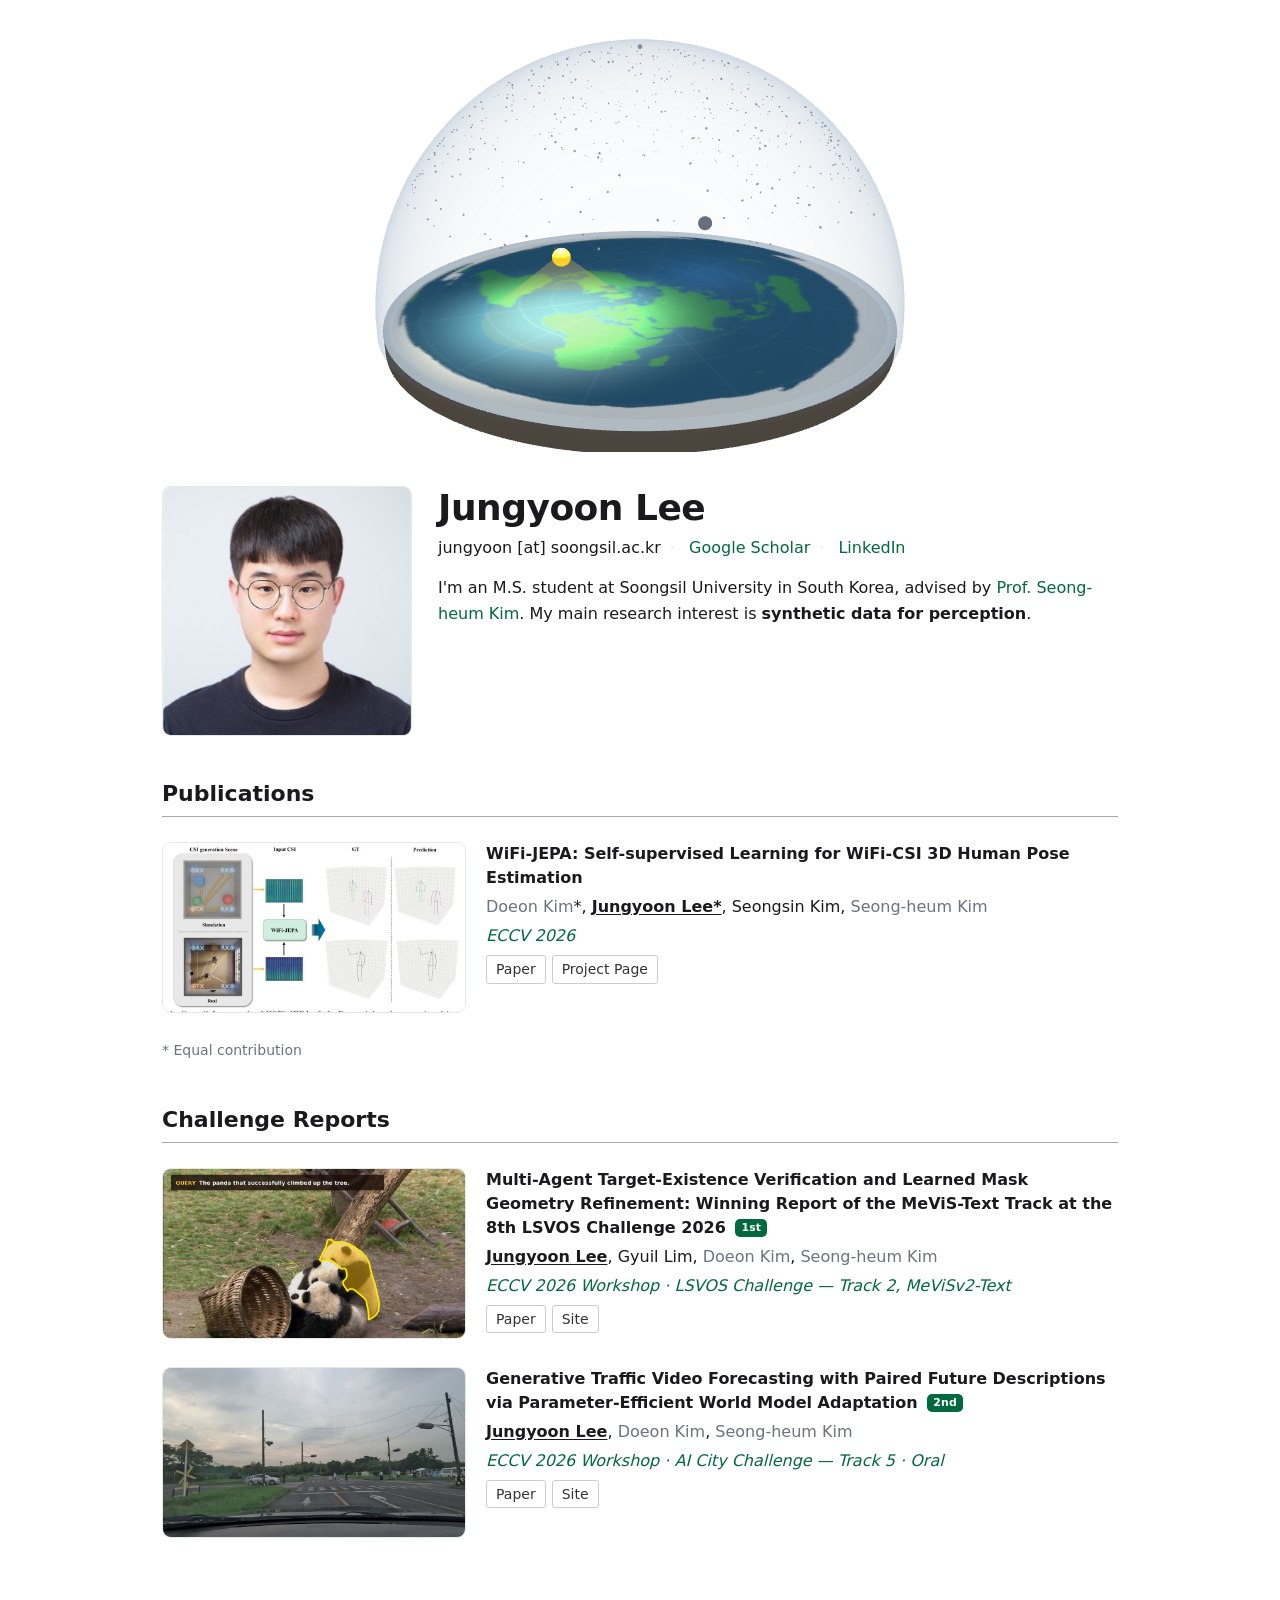
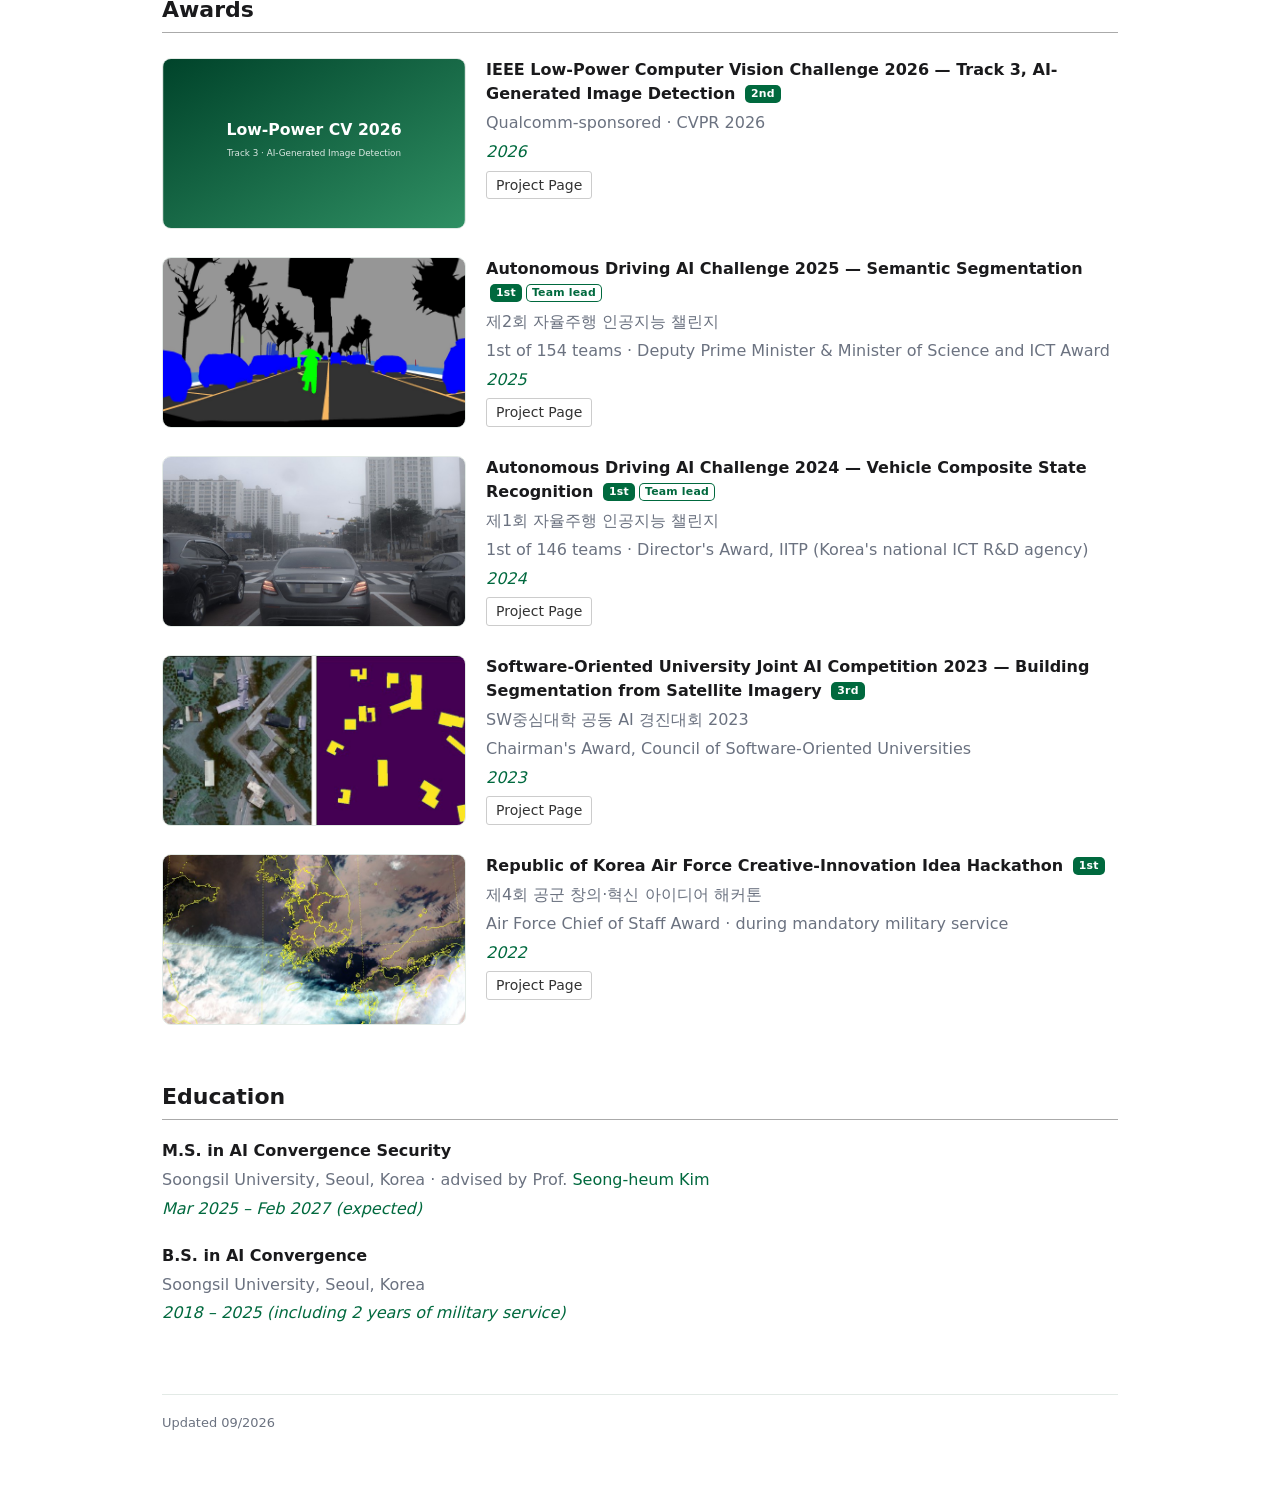
==== index.html @ 904c118c "Academic site: publications, challenge reports, awards, education - Three sections: Publications, Ch" ====
<!doctype html>
<html lang="en">
<head>
<meta charset="utf-8">
<meta name="viewport" content="width=device-width, initial-scale=1">
<meta name="color-scheme" content="light">
<title>Jungyoon Lee | M.S. Student</title>
<meta name="description" content="Jungyoon Lee — synthetic data for perception.">
<link rel="stylesheet" href="style.css">
<script type="importmap">{ "imports": { "three": "./assets/three.module.min.js" } }</script>
</head>
<body>
<main class="wrap">

  <section class="stage" aria-label="A flat-earth dome, for fun"><div id="scene3d"></div></section>

  <header class="hero">
    <span class="avatar-wrap">
      <img class="avatar" src="assets/photo.jpg" alt="Jungyoon Lee">
      <img class="avatar blink" src="assets/photo-blink.jpg" alt="" aria-hidden="true">
    </span>
    <div>
      <h1>Jungyoon Lee</h1>
      <nav class="links">
        <span class="email">jungyoon [at] soongsil.ac.kr</span><span class="sep">·</span>
        <a href="https://scholar.google.com/citations?user=HwdihcsAAAAJ" target="_blank" rel="noopener">Google Scholar</a><span class="sep">·</span>
        <a href="https://www.linkedin.com/in/aguirmon/" target="_blank" rel="noopener">LinkedIn</a>
      </nav>
      <p class="tagline">I'm an M.S. student at Soongsil University in South Korea, advised by <a href="https://scholar.google.com/citations?user=Hw6lYIcAAAAJ" target="_blank" rel="noopener">Prof. Seong-heum Kim</a>. My main research interest is <strong>synthetic data for perception</strong>.</p>
    </div>
  </header>


  <!-- ===== PUBLICATIONS ===== -->
  <section class="section">
    <h2 class="label">Publications</h2>

    <article class="card">
      <span class="thumbwrap"><img class="thumb" src="assets/thumb-wifijepa.jpg" alt="WiFi-JEPA — simulated and real CSI to 3D pose"></span>
      <div class="body">
        <p class="ttl">WiFi-JEPA: Self-supervised Learning for WiFi-CSI 3D Human Pose Estimation</p>
        <p class="auth authors"><a href="https://kimdoeon.github.io/" target="_blank" rel="noopener">Doeon Kim</a>*, <span class="me">Jungyoon Lee*</span>, Seongsin Kim, <a href="https://scholar.google.com/citations?user=Hw6lYIcAAAAJ" target="_blank" rel="noopener">Seong-heum Kim</a></p>
        <p class="venue">ECCV 2026</p>
        <p class="clinks"><a href="https://arxiv.org/abs/2607.11064" target="_blank" rel="noopener">Paper</a><a href="https://wifi-jepa.github.io/" target="_blank" rel="noopener">Project Page</a></p>
      </div>
    </article>

    <p class="footnote">* Equal contribution</p>
  </section>

  <!-- ===== CHALLENGE REPORTS ===== -->
  <section class="section">
    <h2 class="label">Challenge Reports</h2>

    <article class="card">
      <span class="thumbwrap"><video class="thumb" src="assets/thumb-lsvos.mp4" poster="assets/thumb-lsvos.jpg" autoplay muted loop playsinline preload="none" tabindex="-1" aria-label="A MeViS referring expression with the panda it names masked"></video></span>
      <div class="body">
        <p class="ttl">Multi-Agent Target-Existence Verification and Learned Mask Geometry Refinement: Winning Report of the MeViS-Text Track at the 8th LSVOS Challenge 2026 <span class="badge">1st</span></p>
        <p class="auth authors"><span class="me">Jungyoon Lee</span>, Gyuil Lim, <a href="https://kimdoeon.github.io/" target="_blank" rel="noopener">Doeon Kim</a>, <a href="https://scholar.google.com/citations?user=Hw6lYIcAAAAJ" target="_blank" rel="noopener">Seong-heum Kim</a></p>
        <p class="venue">ECCV 2026 Workshop · LSVOS Challenge — Track 2, MeViSv2-Text</p>
        <p class="clinks"><a href="https://arxiv.org/abs/2608.11458" target="_blank" rel="noopener">Paper</a><a href="https://lsvos.github.io/" target="_blank" rel="noopener">Site</a></p>
      </div>
    </article>

    <article class="card">
      <span class="thumbwrap"><video class="thumb" src="assets/thumb-aicity.mp4" poster="assets/thumb-aicity.jpg" autoplay muted loop playsinline preload="none" tabindex="-1" aria-label="Generated future traffic frames"></video></span>
      <div class="body">
        <p class="ttl">Generative Traffic Video Forecasting with Paired Future Descriptions via Parameter-Efficient World Model Adaptation <span class="badge">2nd</span></p>
        <p class="auth authors"><span class="me">Jungyoon Lee</span>, <a href="https://kimdoeon.github.io/" target="_blank" rel="noopener">Doeon Kim</a>, <a href="https://scholar.google.com/citations?user=Hw6lYIcAAAAJ" target="_blank" rel="noopener">Seong-heum Kim</a></p>
        <p class="venue">ECCV 2026 Workshop · AI City Challenge — Track 5 · Oral</p>
        <p class="clinks"><!-- 논문 공개되면 아래 href 만 arXiv 주소로 교체 --><a href="https://github.com/jungyoon-lee/aicity2026-track5" target="_blank" rel="noopener">Paper</a><a href="https://www.aicitychallenge.org/" target="_blank" rel="noopener">Site</a></p>
      </div>
    </article>
  </section>

  <!-- ===== AWARDS ===== -->
  <section class="section">
    <h2 class="label">Awards</h2>

    <article class="card">
      <span class="thumbwrap"><img class="thumb" src="assets/thumb-lpcvc.svg" alt="Low-Power Computer Vision Challenge 2026"></span>
      <div class="body">
        <p class="ttl">IEEE Low-Power Computer Vision Challenge 2026 — Track 3, AI-Generated Image Detection <span class="badge">2nd</span></p>
        <p class="auth">Qualcomm-sponsored · CVPR 2026</p>
        <p class="venue">2026</p>
        <p class="clinks"><a href="https://github.com/LPCV-SSUPER-POWER/Track3-AI-Generated-Images-Detection" target="_blank" rel="noopener">Project Page</a></p>
      </div>
    </article>

    <article class="card">
      <span class="thumbwrap"><img class="thumb" src="assets/thumb-seg2025.jpg" alt="Semantic segmentation output on a road scene"></span>
      <div class="body">
        <p class="ttl">Autonomous Driving AI Challenge 2025 — Semantic Segmentation <span class="badge">1st</span><span class="badge lead">Team lead</span></p>
        <p class="ko" lang="ko">제2회 자율주행 인공지능 챌린지</p>
        <p class="auth">1st of 154 teams · Deputy Prime Minister &amp; Minister of Science and ICT Award</p>
        <p class="venue">2025</p>
        <p class="clinks"><a href="awards/ad-challenge-2025.html">Project Page</a></p>
      </div>
    </article>

    <article class="card">
      <span class="thumbwrap"><video class="thumb" src="assets/thumb-od2024.mp4" poster="assets/thumb-od2024.jpg" autoplay muted loop playsinline preload="none" tabindex="-1" aria-label="Three vehicles with their taillight states highlighted"></video></span>
      <div class="body">
        <p class="ttl">Autonomous Driving AI Challenge 2024 — Vehicle Composite State Recognition <span class="badge">1st</span><span class="badge lead">Team lead</span></p>
        <p class="ko" lang="ko">제1회 자율주행 인공지능 챌린지</p>
        <p class="auth">1st of 146 teams · Director&#39;s Award, IITP (Korea&#39;s national ICT R&amp;D agency)</p>
        <p class="venue">2024</p>
        <p class="clinks"><a href="awards/ad-challenge-2024.html">Project Page</a></p>
      </div>
    </article>

    <article class="card">
      <span class="thumbwrap"><img class="thumb" src="assets/thumb-sw2023.jpg" alt="Satellite image and its building-area mask"></span>
      <div class="body">
        <p class="ttl">Software-Oriented University Joint AI Competition 2023 — Building Segmentation from Satellite Imagery <span class="badge">3rd</span></p>
        <p class="ko" lang="ko">SW중심대학 공동 AI 경진대회 2023</p>
        <p class="auth">Chairman&#39;s Award, Council of Software-Oriented Universities</p>
        <p class="venue">2023</p>
        <p class="clinks"><a href="awards/sw-competition-2023.html">Project Page</a></p>
      </div>
    </article>

    <article class="card">
      <span class="thumbwrap"><img class="thumb" src="assets/thumb-airforce.jpg" alt="GK2A satellite composite over the Korean peninsula"></span>
      <div class="body">
        <p class="ttl">Republic of Korea Air Force Creative-Innovation Idea Hackathon <span class="badge">1st</span></p>
        <p class="ko" lang="ko">제4회 공군 창의·혁신 아이디어 해커톤</p>
        <p class="auth">Air Force Chief of Staff Award · during mandatory military service</p>
        <p class="venue">2022</p>
        <p class="clinks"><a href="awards/airforce-2022.html">Project Page</a></p>
      </div>
    </article>
  </section>

  <!-- ===== EDUCATION ===== -->
  <section class="section">
    <h2 class="label">Education</h2>

    <article class="card flat">
      <div class="body">
        <p class="ttl">M.S. in AI Convergence Security</p>
        <p class="auth">Soongsil University, Seoul, Korea · advised by Prof. <a href="https://scholar.google.com/citations?user=Hw6lYIcAAAAJ" target="_blank" rel="noopener">Seong-heum Kim</a></p>
        <p class="venue">Mar 2025 – Feb 2027 (expected)</p>
      </div>
    </article>

    <article class="card flat">
      <div class="body">
        <p class="ttl">B.S. in AI Convergence</p>
        <p class="auth">Soongsil University, Seoul, Korea</p>
        <p class="venue">2018 – 2025 (including 2 years of military service)</p>
      </div>
    </article>
  </section>

  <footer>
    <span>Updated 09/2026</span>
  </footer>

</main>

<script>
  // Blink: the closed-eye frame is the same photo with only the eyes swapped,
  // so this is a hard cut, not a fade — a real blink has no dissolve.
  (function () {
    var b = document.querySelector('.avatar.blink');
    if (!b) return;
    try { if (matchMedia('(prefers-reduced-motion: reduce)').matches) return; } catch (e) {}

    function shut(ms) {
      b.classList.add('on');
      setTimeout(function () { b.classList.remove('on'); }, ms);
    }
    function next() { setTimeout(run, 2900 + Math.random() * 1400); }   // ~3-4.3 s, resting human rate
    function run() {
      if (!b.complete || !b.naturalWidth) return next();   // frame not loaded yet
      shut(130);
      if (Math.random() < 0.22) setTimeout(function () { shut(110); }, 300);  // occasional double
      next();
    }
    next();
  })();
</script>

<script>
  // keep the thumbnail clips looping: browsers stop muted autoplay off-screen
  // or after a tab switch and do not resume on their own
  (function () {
    var vids = [].slice.call(document.querySelectorAll('video.thumb'));
    if (!vids.length) return;
    function play(v) { var p = v.play(); if (p && p.catch) p.catch(function () {}); }

    if (window.IntersectionObserver) {
      var io = new IntersectionObserver(function (es) {
        es.forEach(function (e) {
          if (e.isIntersecting) { e.target.dataset.vis = '1'; play(e.target); }
          else { e.target.dataset.vis = ''; e.target.pause(); }
        });
      }, { threshold: 0.15 });
      vids.forEach(function (v) { io.observe(v); });
    } else {
      vids.forEach(play);
    }

    vids.forEach(function (v) {
      v.addEventListener('ended', function () { v.currentTime = 0; play(v); });
      v.addEventListener('pause', function () {
        setTimeout(function () { if (v.dataset.vis && v.paused) play(v); }, 250);
      });
    });

    document.addEventListener('visibilitychange', function () {
      if (document.visibilityState === 'visible') {
        vids.forEach(function (v) { if (v.dataset.vis) play(v); });
      }
    });
  })();
</script>
<script type="module" src="assets/flat-earth.js"></script>
<script src="assets/v.js"></script>
</body>
</html>
---- style.css ----
:root{
  color-scheme:light;   /* light only — never auto-darken */
  --bg:#ffffff; --fg:#1a1a1c; --muted:#6b7280; --line:#e3eae6;
  --card:#f6faf7; --accent:#00693E; --radius:12px; --maxw:1000px;
}
*{box-sizing:border-box}
body{
  margin:0;background:var(--bg);color:var(--fg);
  font:16px/1.62 system-ui,-apple-system,"Segoe UI",Roboto,"Helvetica Neue",Arial,sans-serif;
  -webkit-font-smoothing:antialiased;-moz-osx-font-smoothing:grayscale;
}
.wrap{max-width:var(--maxw);margin:0 auto;padding:56px 22px 72px}
a{color:var(--accent);text-decoration:none}
a:hover{text-decoration:underline}

/* 3D cover — transparent canvas straight on the page background, no frame, no text */
.stage{position:relative;width:100%;height:min(46vh,420px);min-height:260px;margin:-18px 0 34px;overflow:hidden}
.stage #scene3d{position:absolute;inset:0}
.stage canvas{display:block;width:100%;height:100%}

/* hero */
.hero{display:flex;gap:26px;align-items:flex-start;margin-bottom:6px}
.hero .avatar-wrap{position:relative;flex:0 0 auto;width:250px;height:250px;line-height:0}
.hero .avatar{display:block;width:100%;height:100%;border-radius:9px;object-fit:cover;border:1px solid var(--line)}
.hero .avatar.blink{position:absolute;inset:0;opacity:0}   /* no transition: a blink is a cut */
.hero .avatar.blink.on{opacity:1}
.hero h1{margin:0 0 6px;font-size:36px;font-weight:700;line-height:1.2;letter-spacing:-.5px}
.hero .role{color:var(--muted);font-size:.94rem;margin:0 0 9px}
.tagline{font-size:16px;margin:0 0 6px}
.subline{color:var(--muted);font-size:.9rem;margin:0;line-height:1.5}
.seeking{margin:14px 0 0;font-weight:700;color:var(--accent);font-size:1rem}
.footnote{margin:12px 0 0;font-size:14px;color:var(--muted)}
.links{margin:0 0 14px;font-size:16px}
.links .email{color:var(--fg)}   /* 링크가 아니므로 강조색을 쓰지 않는다 */
.links .sep{color:var(--line);margin:0 9px}

/* section + divider */
.section{margin-top:40px}
.section>.label{font-size:22px;font-weight:600;color:var(--fg);
  margin:0 0 .5em;padding-bottom:.2em;border-bottom:1.2px solid #aaa}

/* card */
.card{display:flex;align-items:flex-start;gap:20px;padding:14px;margin:0 -14px;position:relative;
  border-radius:var(--radius);transition:background .15s ease,box-shadow .15s ease}
.card:hover{background:var(--card);box-shadow:0 6px 26px rgba(0,0,0,.06)}
/* the thumbnail box is a fixed size — nothing inside it may change the layout */
.thumbwrap{position:relative;flex:0 0 auto;line-height:0;display:block;width:304px;height:171px}
.thumb{width:304px;height:171px;border-radius:9px;object-fit:cover;border:1px solid var(--line);background:var(--card)}
.thumbwrap .thumb{width:100%;height:100%}
/* video thumbnails autoplay muted; the poster covers the load and any blocked autoplay */
video.thumb{display:block;background:var(--card)}
.body{min-width:0}
.ttl{font-size:16px;font-weight:650;line-height:1.5;margin:0 0 4px;color:var(--fg)}
.ko{font-size:16px;color:var(--muted);margin:0 0 3px}   /* Korean name of a Korean competition */
.auth{font-size:16px;color:var(--muted);margin:0 0 3px}
/* my own name, anywhere it appears */
.me{color:var(--fg);font-weight:700;text-decoration:underline;text-underline-offset:2px}
/* author lists: co-authors in body colour, linked ones subdued */
.authors{color:var(--fg)}
.authors a{color:var(--muted)}
.authors a:hover{color:var(--accent)}
.venue{font-size:16px;color:var(--accent);font-style:italic;margin:0 0 6px}
.desc{font-size:16px;color:var(--fg);opacity:.87;margin:0 0 7px}
.clinks{display:flex;gap:6px;flex-wrap:wrap;margin:2px 0 0;font-size:14px}
.clinks a{padding:2px 9px;border:1px solid #ccc;border-radius:3px;color:#333;text-decoration:none;
  transition:border-color .15s ease,color .15s ease}
.clinks a:hover{border-color:var(--accent);color:var(--accent);text-decoration:none}
.badge{display:inline-block;font-size:.68rem;font-weight:700;color:#fff;background:var(--accent);
  border-radius:5px;padding:1px 6px;vertical-align:middle;margin-left:4px;letter-spacing:.02em;
  white-space:nowrap}
/* role badge — same shape as the rank badge, outlined instead of filled */
.badge.lead{color:var(--accent);background:none;box-shadow:inset 0 0 0 1px currentColor;font-weight:650}
/* card variant without a thumbnail / link — no hover affordance */
.card.flat{padding:8px 14px}
.card.flat:hover{background:none;box-shadow:none}


footer{margin-top:54px;padding-top:18px;border-top:1px solid var(--line);color:var(--muted);
  font-size:.81rem;display:flex;justify-content:space-between;flex-wrap:wrap;gap:8px}

/* detail */
.detail .back{font-size:.9rem;color:var(--muted);display:inline-block;margin-bottom:20px}
.detail h1{font-size:1.5rem;margin:0 0 7px;letter-spacing:-.015em;line-height:1.28}
.detail .meta{color:var(--muted);font-size:.9rem;margin:0 0 18px;line-height:1.5}
.detail .meta strong{color:var(--fg)}
.hero-media{width:100%;border-radius:var(--radius);border:1px solid var(--line);margin:4px 0 6px;background:var(--card)}
.mock{font-size:.74rem;color:var(--muted);font-style:italic;margin:0 0 18px}
.mock a{font-style:normal;font-weight:650}
.detail h2{font-size:.77rem;text-transform:uppercase;letter-spacing:.13em;color:var(--muted);margin:26px 0 8px}
.detail p{margin:0 0 12px;max-width:72ch}
.detail ul{margin:0 0 12px;padding-left:19px}
.detail li{margin:5px 0}
.bibtex{background:var(--card);border:1px solid var(--line);border-radius:9px;padding:13px 15px;
  font:13px/1.55 ui-monospace,SFMono-Regular,Menlo,Consolas,monospace;overflow-x:auto;white-space:pre;color:var(--fg)}

/* embedded slide deck */
.slides{position:relative;width:100%;aspect-ratio:16/11;min-height:340px;margin:4px 0 6px;
  border:1px solid var(--line);border-radius:var(--radius);overflow:hidden;background:var(--card)}
.slides iframe{position:absolute;inset:0;width:100%;height:100%;border:0}

@media (max-width:560px){
  .wrap{padding:40px 18px 60px}
  .stage{height:min(48vh,300px);min-height:220px;margin-top:-10px}
  /* the intro runs ~9 lines on a phone — body text, so keep it ranged left */
  .hero{flex-direction:column;align-items:flex-start;text-align:left;gap:14px}
  .hero .avatar-wrap{width:132px;height:132px}
  .links a{display:inline-block;padding:7px 2px}      /* touch target */
  .card{flex-direction:column;align-items:stretch;gap:12px}
  .thumbwrap,.thumb{width:100%}
  .thumbwrap{height:auto;aspect-ratio:16/9}
  .thumb{height:auto;aspect-ratio:16/9}
  .thumbwrap .thumb{height:100%}
  .clinks a{padding:6px 11px}
  .detail h1{font-size:1.3rem}
  .bibtex{font-size:11.5px;padding:11px 12px}
  /* embedded PDF viewers are unreliable on mobile — offer the file instead */
  .slides{display:none}
  .mock a.deck{display:inline-block;margin-top:2px;padding:11px 16px;
    border:1px solid var(--line);border-radius:9px;font-size:.92rem}
}
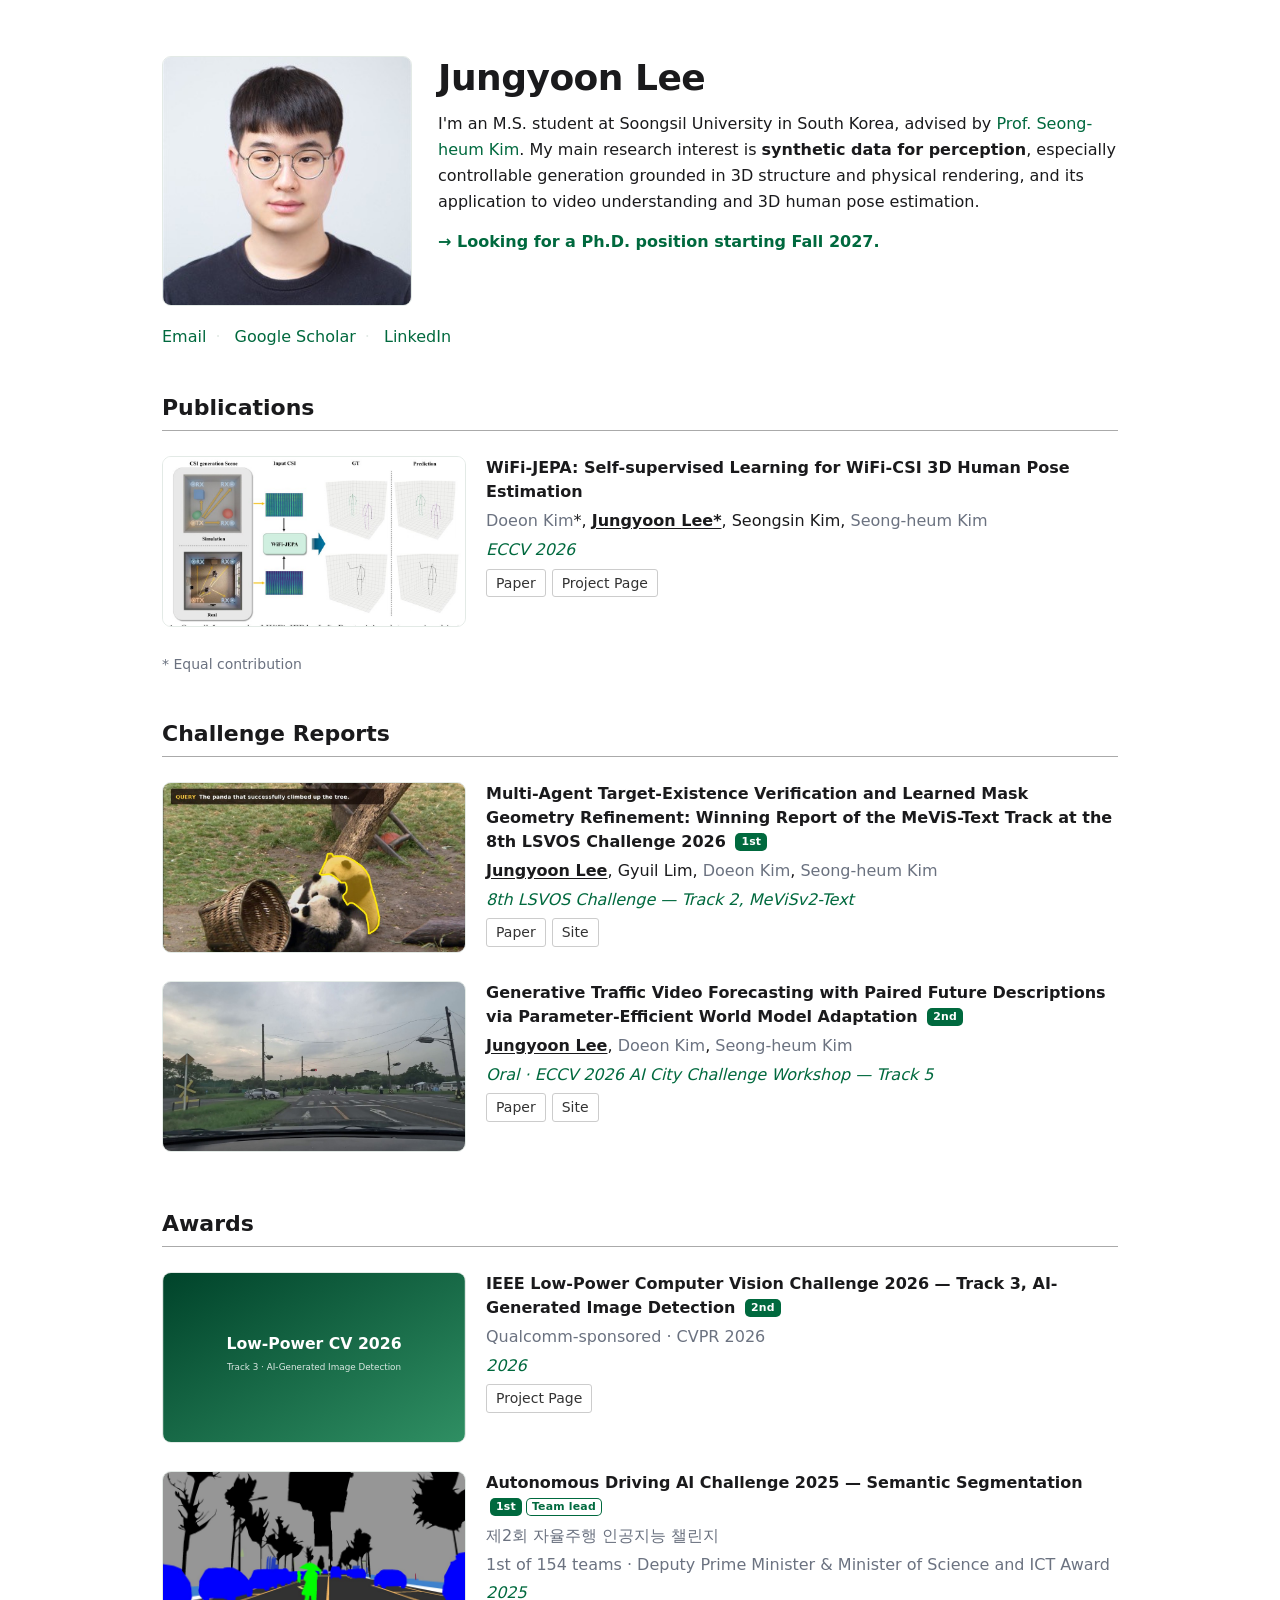
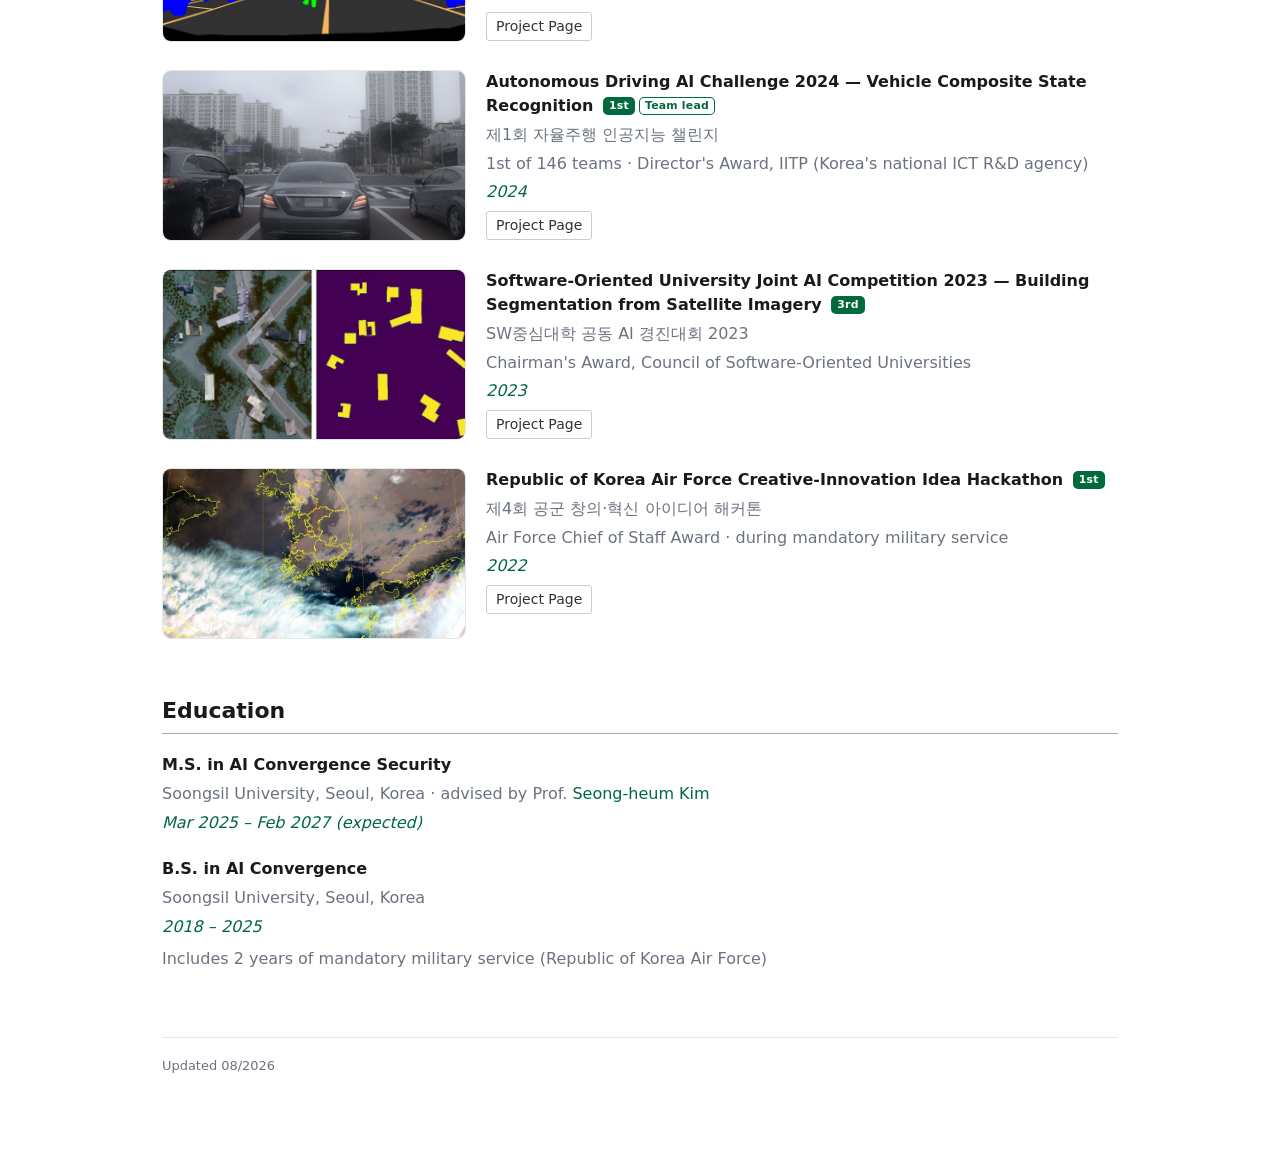
==== commit ae29a3df: "Academic site: publications, challenge reports, awards, education - Three sections: Publications, Ch" ====
--- a/index.html
+++ b/index.html
@@ -4,32 +4,27 @@
 <meta charset="utf-8">
 <meta name="viewport" content="width=device-width, initial-scale=1">
 <meta name="color-scheme" content="light">
-<title>Jungyoon Lee | M.S. Student</title>
+<title>Jungyoon Lee — M.S. Student</title>
 <meta name="description" content="Jungyoon Lee — synthetic data for perception.">
 <link rel="stylesheet" href="style.css">
-<script type="importmap">{ "imports": { "three": "./assets/three.module.min.js" } }</script>
 </head>
 <body>
 <main class="wrap">
 
-  <section class="stage" aria-label="A flat-earth dome, for fun"><div id="scene3d"></div></section>
-
   <header class="hero">
-    <span class="avatar-wrap">
-      <img class="avatar" src="assets/photo.jpg" alt="Jungyoon Lee">
-      <img class="avatar blink" src="assets/photo-blink.jpg" alt="" aria-hidden="true">
-    </span>
+    <img class="avatar" src="assets/photo.jpg" alt="Jungyoon Lee">
     <div>
       <h1>Jungyoon Lee</h1>
-      <nav class="links">
-        <span class="email">jungyoon [at] soongsil.ac.kr</span><span class="sep">·</span>
-        <a href="https://scholar.google.com/citations?user=HwdihcsAAAAJ" target="_blank" rel="noopener">Google Scholar</a><span class="sep">·</span>
-        <a href="https://www.linkedin.com/in/aguirmon/" target="_blank" rel="noopener">LinkedIn</a>
-      </nav>
-      <p class="tagline">I'm an M.S. student at Soongsil University in South Korea, advised by <a href="https://scholar.google.com/citations?user=Hw6lYIcAAAAJ" target="_blank" rel="noopener">Prof. Seong-heum Kim</a>. My main research interest is <strong>synthetic data for perception</strong>.</p>
+      <p class="tagline">I'm an M.S. student at Soongsil University in South Korea, advised by <a href="https://scholar.google.com/citations?user=Hw6lYIcAAAAJ" target="_blank" rel="noopener">Prof. Seong-heum Kim</a>. My main research interest is <strong>synthetic data for perception</strong>, especially controllable generation grounded in 3D structure and physical rendering, and its application to video understanding and 3D human pose estimation.</p>
+      <p class="seeking">→ Looking for a Ph.D. position starting Fall 2027.</p>
     </div>
   </header>
 
+  <nav class="links">
+    <a href="mailto:jungyoon@soongsil.ac.kr">Email</a><span class="sep">·</span>
+    <a href="https://scholar.google.com/citations?user=HwdihcsAAAAJ" target="_blank" rel="noopener">Google Scholar</a><span class="sep">·</span>
+    <a href="https://www.linkedin.com/in/aguirmon/" target="_blank" rel="noopener">LinkedIn</a>
+  </nav>
 
   <!-- ===== PUBLICATIONS ===== -->
   <section class="section">
@@ -57,7 +52,7 @@
       <div class="body">
         <p class="ttl">Multi-Agent Target-Existence Verification and Learned Mask Geometry Refinement: Winning Report of the MeViS-Text Track at the 8th LSVOS Challenge 2026 <span class="badge">1st</span></p>
         <p class="auth authors"><span class="me">Jungyoon Lee</span>, Gyuil Lim, <a href="https://kimdoeon.github.io/" target="_blank" rel="noopener">Doeon Kim</a>, <a href="https://scholar.google.com/citations?user=Hw6lYIcAAAAJ" target="_blank" rel="noopener">Seong-heum Kim</a></p>
-        <p class="venue">ECCV 2026 Workshop · LSVOS Challenge — Track 2, MeViSv2-Text</p>
+        <p class="venue">8th LSVOS Challenge — Track 2, MeViSv2-Text</p>
         <p class="clinks"><a href="https://arxiv.org/abs/2608.11458" target="_blank" rel="noopener">Paper</a><a href="https://lsvos.github.io/" target="_blank" rel="noopener">Site</a></p>
       </div>
     </article>
@@ -67,7 +62,7 @@
       <div class="body">
         <p class="ttl">Generative Traffic Video Forecasting with Paired Future Descriptions via Parameter-Efficient World Model Adaptation <span class="badge">2nd</span></p>
         <p class="auth authors"><span class="me">Jungyoon Lee</span>, <a href="https://kimdoeon.github.io/" target="_blank" rel="noopener">Doeon Kim</a>, <a href="https://scholar.google.com/citations?user=Hw6lYIcAAAAJ" target="_blank" rel="noopener">Seong-heum Kim</a></p>
-        <p class="venue">ECCV 2026 Workshop · AI City Challenge — Track 5 · Oral</p>
+        <p class="venue">Oral · ECCV 2026 AI City Challenge Workshop — Track 5</p>
         <p class="clinks"><!-- 논문 공개되면 아래 href 만 arXiv 주소로 교체 --><a href="https://github.com/jungyoon-lee/aicity2026-track5" target="_blank" rel="noopener">Paper</a><a href="https://www.aicitychallenge.org/" target="_blank" rel="noopener">Site</a></p>
       </div>
     </article>
@@ -148,39 +143,17 @@
       <div class="body">
         <p class="ttl">B.S. in AI Convergence</p>
         <p class="auth">Soongsil University, Seoul, Korea</p>
-        <p class="venue">2018 – 2025 (including 2 years of military service)</p>
+        <p class="venue">2018 – 2025</p>
+        <p class="auth">Includes 2 years of mandatory military service (Republic of Korea Air Force)</p>
       </div>
     </article>
   </section>
 
   <footer>
-    <span>Updated 09/2026</span>
+    <span>Updated 08/2026</span>
   </footer>
 
 </main>
-
-<script>
-  // Blink: the closed-eye frame is the same photo with only the eyes swapped,
-  // so this is a hard cut, not a fade — a real blink has no dissolve.
-  (function () {
-    var b = document.querySelector('.avatar.blink');
-    if (!b) return;
-    try { if (matchMedia('(prefers-reduced-motion: reduce)').matches) return; } catch (e) {}
-
-    function shut(ms) {
-      b.classList.add('on');
-      setTimeout(function () { b.classList.remove('on'); }, ms);
-    }
-    function next() { setTimeout(run, 2900 + Math.random() * 1400); }   // ~3-4.3 s, resting human rate
-    function run() {
-      if (!b.complete || !b.naturalWidth) return next();   // frame not loaded yet
-      shut(130);
-      if (Math.random() < 0.22) setTimeout(function () { shut(110); }, 300);  // occasional double
-      next();
-    }
-    next();
-  })();
-</script>
 
 <script>
   // keep the thumbnail clips looping: browsers stop muted autoplay off-screen
@@ -216,7 +189,6 @@
     });
   })();
 </script>
-<script type="module" src="assets/flat-earth.js"></script>
 <script src="assets/v.js"></script>
 </body>
 </html>
--- a/style.css
+++ b/style.css
@@ -13,25 +13,16 @@
 a{color:var(--accent);text-decoration:none}
 a:hover{text-decoration:underline}
 
-/* 3D cover — transparent canvas straight on the page background, no frame, no text */
-.stage{position:relative;width:100%;height:min(46vh,420px);min-height:260px;margin:-18px 0 34px;overflow:hidden}
-.stage #scene3d{position:absolute;inset:0}
-.stage canvas{display:block;width:100%;height:100%}
-
 /* hero */
 .hero{display:flex;gap:26px;align-items:flex-start;margin-bottom:6px}
-.hero .avatar-wrap{position:relative;flex:0 0 auto;width:250px;height:250px;line-height:0}
-.hero .avatar{display:block;width:100%;height:100%;border-radius:9px;object-fit:cover;border:1px solid var(--line)}
-.hero .avatar.blink{position:absolute;inset:0;opacity:0}   /* no transition: a blink is a cut */
-.hero .avatar.blink.on{opacity:1}
-.hero h1{margin:0 0 6px;font-size:36px;font-weight:700;line-height:1.2;letter-spacing:-.5px}
+.hero .avatar{width:250px;height:250px;border-radius:9px;object-fit:cover;flex:0 0 auto;border:1px solid var(--line)}
+.hero h1{margin:0 0 12px;font-size:36px;font-weight:700;line-height:1.2;letter-spacing:-.5px}
 .hero .role{color:var(--muted);font-size:.94rem;margin:0 0 9px}
 .tagline{font-size:16px;margin:0 0 6px}
 .subline{color:var(--muted);font-size:.9rem;margin:0;line-height:1.5}
 .seeking{margin:14px 0 0;font-weight:700;color:var(--accent);font-size:1rem}
 .footnote{margin:12px 0 0;font-size:14px;color:var(--muted)}
-.links{margin:0 0 14px;font-size:16px}
-.links .email{color:var(--fg)}   /* 링크가 아니므로 강조색을 쓰지 않는다 */
+.links{margin:18px 0 0;font-size:16px}
 .links .sep{color:var(--line);margin:0 9px}
 
 /* section + divider */
@@ -100,10 +91,9 @@
 
 @media (max-width:560px){
   .wrap{padding:40px 18px 60px}
-  .stage{height:min(48vh,300px);min-height:220px;margin-top:-10px}
   /* the intro runs ~9 lines on a phone — body text, so keep it ranged left */
   .hero{flex-direction:column;align-items:flex-start;text-align:left;gap:14px}
-  .hero .avatar-wrap{width:132px;height:132px}
+  .hero .avatar{width:132px;height:132px}
   .links a{display:inline-block;padding:7px 2px}      /* touch target */
   .card{flex-direction:column;align-items:stretch;gap:12px}
   .thumbwrap,.thumb{width:100%}
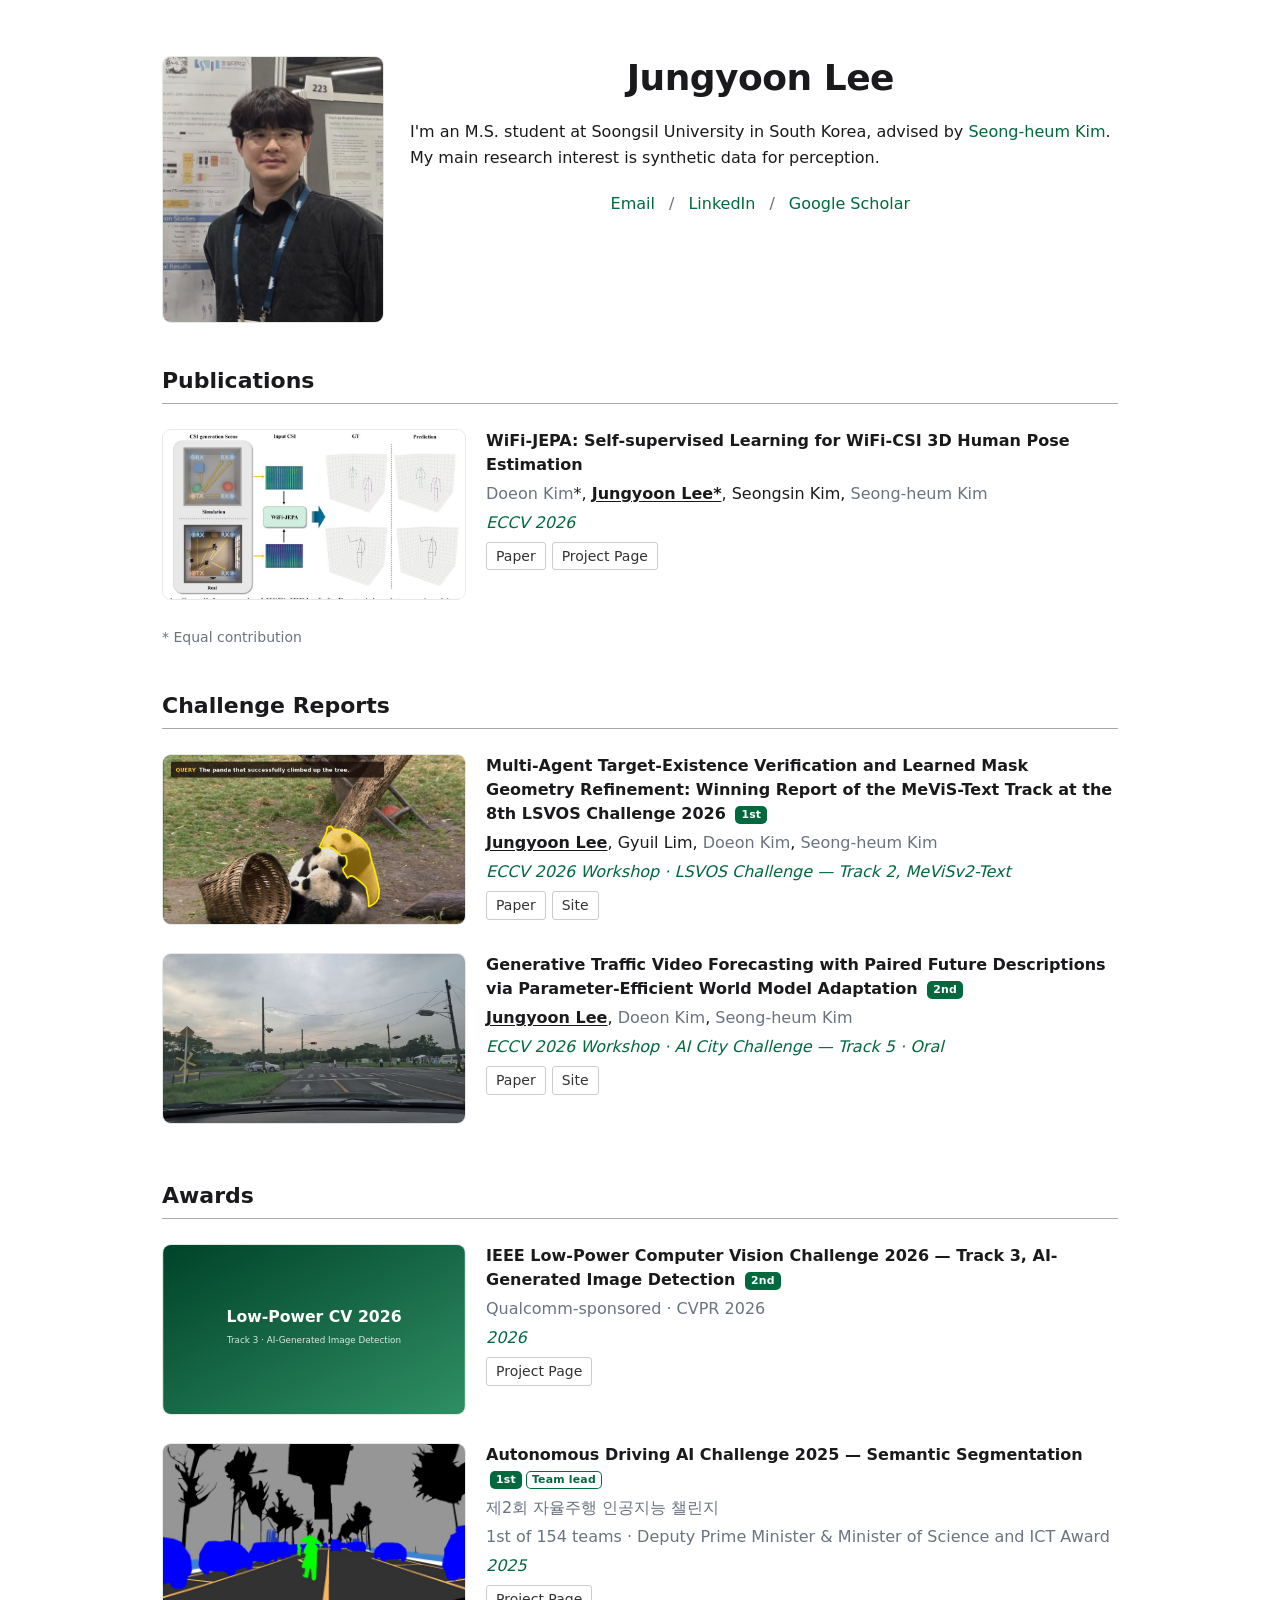
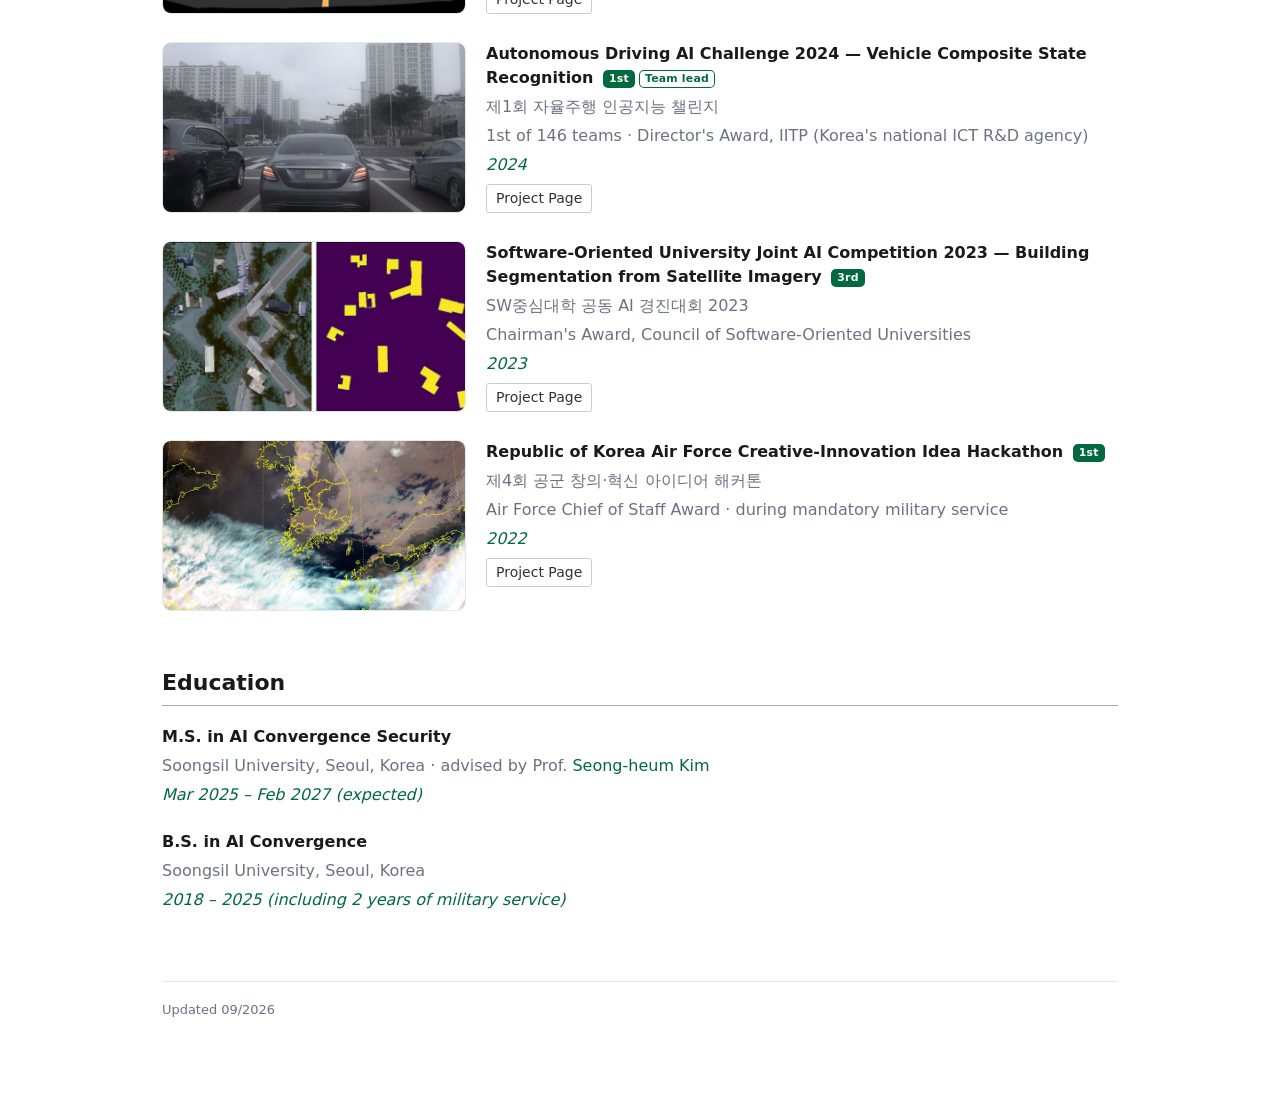
==== commit 0353f61c: "." ====
--- a/index.html
+++ b/index.html
@@ -4,27 +4,33 @@
 <meta charset="utf-8">
 <meta name="viewport" content="width=device-width, initial-scale=1">
 <meta name="color-scheme" content="light">
-<title>Jungyoon Lee — M.S. Student</title>
+<title>Jungyoon Lee | M.S. Student</title>
 <meta name="description" content="Jungyoon Lee — synthetic data for perception.">
-<link rel="stylesheet" href="style.css">
+<link rel="stylesheet" href="style.css?v=20261002-egg3">
+<!-- <script type="importmap">{ "imports": { "three": "./assets/three.module.min.js" } }</script> -->
 </head>
 <body>
 <main class="wrap">
 
+  <!-- <section class="stage" aria-label="A flat-earth dome, for fun"><div id="scene3d"></div></section> -->
+
   <header class="hero">
-    <img class="avatar" src="assets/photo.jpg" alt="Jungyoon Lee">
+    <span class="avatar-wrap">
+      <img class="avatar" src="assets/photo-poster.jpeg?v=3" alt="Jungyoon Lee presenting the WiFi-JEPA poster" draggable="false">
+        <span class="blink-layer" aria-hidden="true"><img class="blink" src="assets/photo-poster-blink.webp?v=1" alt="" draggable="false"></span>
+    </span>
     <div>
       <h1>Jungyoon Lee</h1>
-      <p class="tagline">I'm an M.S. student at Soongsil University in South Korea, advised by <a href="https://scholar.google.com/citations?user=Hw6lYIcAAAAJ" target="_blank" rel="noopener">Prof. Seong-heum Kim</a>. My main research interest is <strong>synthetic data for perception</strong>, especially controllable generation grounded in 3D structure and physical rendering, and its application to video understanding and 3D human pose estimation.</p>
-      <p class="seeking">→ Looking for a Ph.D. position starting Fall 2027.</p>
+      <p class="tagline">I'm an M.S. student at Soongsil University in South Korea, advised by <a href="https://scholar.google.com/citations?user=Hw6lYIcAAAAJ" target="_blank" rel="noopener">Seong-heum Kim</a>.<br>My main research interest is synthetic data for perception.</p>
+      <nav class="links">
+        <a href="mailto:jungyoon@soongsil.ac.kr">Email</a><span class="sep">/</span>
+        <a href="https://www.linkedin.com/in/aguirmon/" target="_blank" rel="noopener">LinkedIn</a><span class="sep">/</span>
+        <a href="https://scholar.google.com/citations?user=HwdihcsAAAAJ" target="_blank" rel="noopener">Google Scholar</a>
+      </nav>
     </div>
+    <a id="egg" href="egg" hidden></a>
   </header>
 
-  <nav class="links">
-    <a href="mailto:jungyoon@soongsil.ac.kr">Email</a><span class="sep">·</span>
-    <a href="https://scholar.google.com/citations?user=HwdihcsAAAAJ" target="_blank" rel="noopener">Google Scholar</a><span class="sep">·</span>
-    <a href="https://www.linkedin.com/in/aguirmon/" target="_blank" rel="noopener">LinkedIn</a>
-  </nav>
 
   <!-- ===== PUBLICATIONS ===== -->
   <section class="section">
@@ -52,7 +58,7 @@
       <div class="body">
         <p class="ttl">Multi-Agent Target-Existence Verification and Learned Mask Geometry Refinement: Winning Report of the MeViS-Text Track at the 8th LSVOS Challenge 2026 <span class="badge">1st</span></p>
         <p class="auth authors"><span class="me">Jungyoon Lee</span>, Gyuil Lim, <a href="https://kimdoeon.github.io/" target="_blank" rel="noopener">Doeon Kim</a>, <a href="https://scholar.google.com/citations?user=Hw6lYIcAAAAJ" target="_blank" rel="noopener">Seong-heum Kim</a></p>
-        <p class="venue">8th LSVOS Challenge — Track 2, MeViSv2-Text</p>
+        <p class="venue">ECCV 2026 Workshop · LSVOS Challenge — Track 2, MeViSv2-Text</p>
         <p class="clinks"><a href="https://arxiv.org/abs/2608.11458" target="_blank" rel="noopener">Paper</a><a href="https://lsvos.github.io/" target="_blank" rel="noopener">Site</a></p>
       </div>
     </article>
@@ -62,7 +68,7 @@
       <div class="body">
         <p class="ttl">Generative Traffic Video Forecasting with Paired Future Descriptions via Parameter-Efficient World Model Adaptation <span class="badge">2nd</span></p>
         <p class="auth authors"><span class="me">Jungyoon Lee</span>, <a href="https://kimdoeon.github.io/" target="_blank" rel="noopener">Doeon Kim</a>, <a href="https://scholar.google.com/citations?user=Hw6lYIcAAAAJ" target="_blank" rel="noopener">Seong-heum Kim</a></p>
-        <p class="venue">Oral · ECCV 2026 AI City Challenge Workshop — Track 5</p>
+        <p class="venue">ECCV 2026 Workshop · AI City Challenge — Track 5 · Oral</p>
         <p class="clinks"><!-- 논문 공개되면 아래 href 만 arXiv 주소로 교체 --><a href="https://github.com/jungyoon-lee/aicity2026-track5" target="_blank" rel="noopener">Paper</a><a href="https://www.aicitychallenge.org/" target="_blank" rel="noopener">Site</a></p>
       </div>
     </article>
@@ -143,17 +149,39 @@
       <div class="body">
         <p class="ttl">B.S. in AI Convergence</p>
         <p class="auth">Soongsil University, Seoul, Korea</p>
-        <p class="venue">2018 – 2025</p>
-        <p class="auth">Includes 2 years of mandatory military service (Republic of Korea Air Force)</p>
+        <p class="venue">2018 – 2025 (including 2 years of military service)</p>
       </div>
     </article>
   </section>
 
   <footer>
-    <span>Updated 08/2026</span>
+    <span>Updated 09/2026</span>
   </footer>
 
 </main>
+
+<script>
+  // Blink: the closed-eye frame is the same photo with only the eyes swapped,
+  // so this is a hard cut, not a fade — a real blink has no dissolve.
+  (function () {
+    var b = document.querySelector('.hero .blink');
+    if (!b) return;
+    try { if (matchMedia('(prefers-reduced-motion: reduce)').matches) return; } catch (e) {}
+
+    function shut(ms) {
+      b.classList.add('on');
+      setTimeout(function () { b.classList.remove('on'); }, ms);
+    }
+    function next() { setTimeout(run, 2900 + Math.random() * 1400); }   // ~3-4.3 s, resting human rate
+    function run() {
+      if (!b.complete || !b.naturalWidth) return next();   // frame not loaded yet
+      shut(130);
+      if (Math.random() < 0.22) setTimeout(function () { shut(110); }, 300);  // occasional double
+      next();
+    }
+    next();
+  })();
+</script>
 
 <script>
   // keep the thumbnail clips looping: browsers stop muted autoplay off-screen
@@ -189,6 +217,34 @@
     });
   })();
 </script>
+<!-- <script type="module" src="assets/flat-earth.js"></script> -->
+<script>
+  // Easter egg: clicking, right-clicking or dragging the photo opens /egg.
+  // Navigation goes through a real same-site link so the visit beacon treats it as one session.
+  (function () {
+    var egg = document.getElementById('egg');
+    var w = document.querySelector('.hero .avatar-wrap');
+    if (!egg || !w) return;
+    var gone = false;
+    function go() { if (gone) return; gone = true; egg.click(); setTimeout(function () { gone = false; }, 1500); }
+    w.addEventListener('click', go);
+    w.addEventListener('contextmenu', function (e) { e.preventDefault(); go(); });   // right-click
+    w.addEventListener('dragstart', function (e) { e.preventDefault(); go(); });     // any native drag that slips through
+    // mouse drag: a few pixels of movement with the button held is enough — the photo itself never moves.
+    // (Touch is left to taps, so swiping over the photo still scrolls the page.)
+    var sx = 0, sy = 0, down = false;
+    w.addEventListener('pointerdown', function (e) {
+      if (e.pointerType !== 'mouse' || e.button !== 0) return;
+      down = true; sx = e.clientX; sy = e.clientY;
+      try { w.setPointerCapture(e.pointerId); } catch (_) {}
+    });
+    w.addEventListener('pointermove', function (e) {
+      if (down && Math.hypot(e.clientX - sx, e.clientY - sy) > 6) { down = false; go(); }
+    });
+    w.addEventListener('pointerup', function () { down = false; });
+    w.addEventListener('pointercancel', function () { down = false; });
+  })();
+</script>
 <script src="assets/v.js"></script>
 </body>
 </html>
--- a/style.css
+++ b/style.css
@@ -13,17 +13,29 @@
 a{color:var(--accent);text-decoration:none}
 a:hover{text-decoration:underline}
 
+/* 3D cover — transparent canvas straight on the page background, no frame, no text */
+.stage{position:relative;width:100%;height:min(46vh,420px);min-height:260px;margin:-18px 0 34px;overflow:hidden}
+.stage #scene3d{position:absolute;inset:0}
+.stage canvas{display:block;width:100%;height:100%}
+
 /* hero */
 .hero{display:flex;gap:26px;align-items:flex-start;margin-bottom:6px}
-.hero .avatar{width:250px;height:250px;border-radius:9px;object-fit:cover;flex:0 0 auto;border:1px solid var(--line)}
-.hero h1{margin:0 0 12px;font-size:36px;font-weight:700;line-height:1.2;letter-spacing:-.5px}
+.hero .avatar-wrap{position:relative;flex:0 0 auto;width:222px;max-width:100%;line-height:0;
+  user-select:none;-webkit-user-select:none}                       /* a drag must not start a text/image selection */
+.hero .avatar-wrap img{-webkit-user-drag:none}                      /* Safari: no ghost-image drag */
+.hero .avatar{display:block;width:100%;height:auto;border-radius:9px;border:1px solid var(--line)}
+/* blink: an eyes-only sprite laid over the photo — everything outside the eyes stays the real photo */
+.hero .blink-layer{position:absolute;inset:1px;pointer-events:none}   /* the photo's content box (inside its 1px border) */
+.hero .blink{position:absolute;left:38.2222%;top:26.9621%;width:22.4444%;height:5.3555%;opacity:0}
+.hero .blink.on{opacity:1}   /* no transition: a blink is a cut */
+.hero h1{margin:0 0 20px;font-size:36px;font-weight:700;line-height:1.2;letter-spacing:-.5px;text-align:center}
 .hero .role{color:var(--muted);font-size:.94rem;margin:0 0 9px}
-.tagline{font-size:16px;margin:0 0 6px}
+.tagline{font-size:16px;margin:0 0 20px}
 .subline{color:var(--muted);font-size:.9rem;margin:0;line-height:1.5}
 .seeking{margin:14px 0 0;font-weight:700;color:var(--accent);font-size:1rem}
 .footnote{margin:12px 0 0;font-size:14px;color:var(--muted)}
-.links{margin:18px 0 0;font-size:16px}
-.links .sep{color:var(--line);margin:0 9px}
+.links{display:flex;justify-content:center;align-items:center;gap:14px;margin:0;font-size:16px;text-align:center}
+.links .sep{color:var(--muted)}
 
 /* section + divider */
 .section{margin-top:40px}
@@ -91,9 +103,10 @@
 
 @media (max-width:560px){
   .wrap{padding:40px 18px 60px}
+  .stage{height:min(48vh,300px);min-height:220px;margin-top:-10px}
   /* the intro runs ~9 lines on a phone — body text, so keep it ranged left */
   .hero{flex-direction:column;align-items:flex-start;text-align:left;gap:14px}
-  .hero .avatar{width:132px;height:132px}
+  .hero .avatar-wrap{order:-1;align-self:center;width:300px}
   .links a{display:inline-block;padding:7px 2px}      /* touch target */
   .card{flex-direction:column;align-items:stretch;gap:12px}
   .thumbwrap,.thumb{width:100%}
